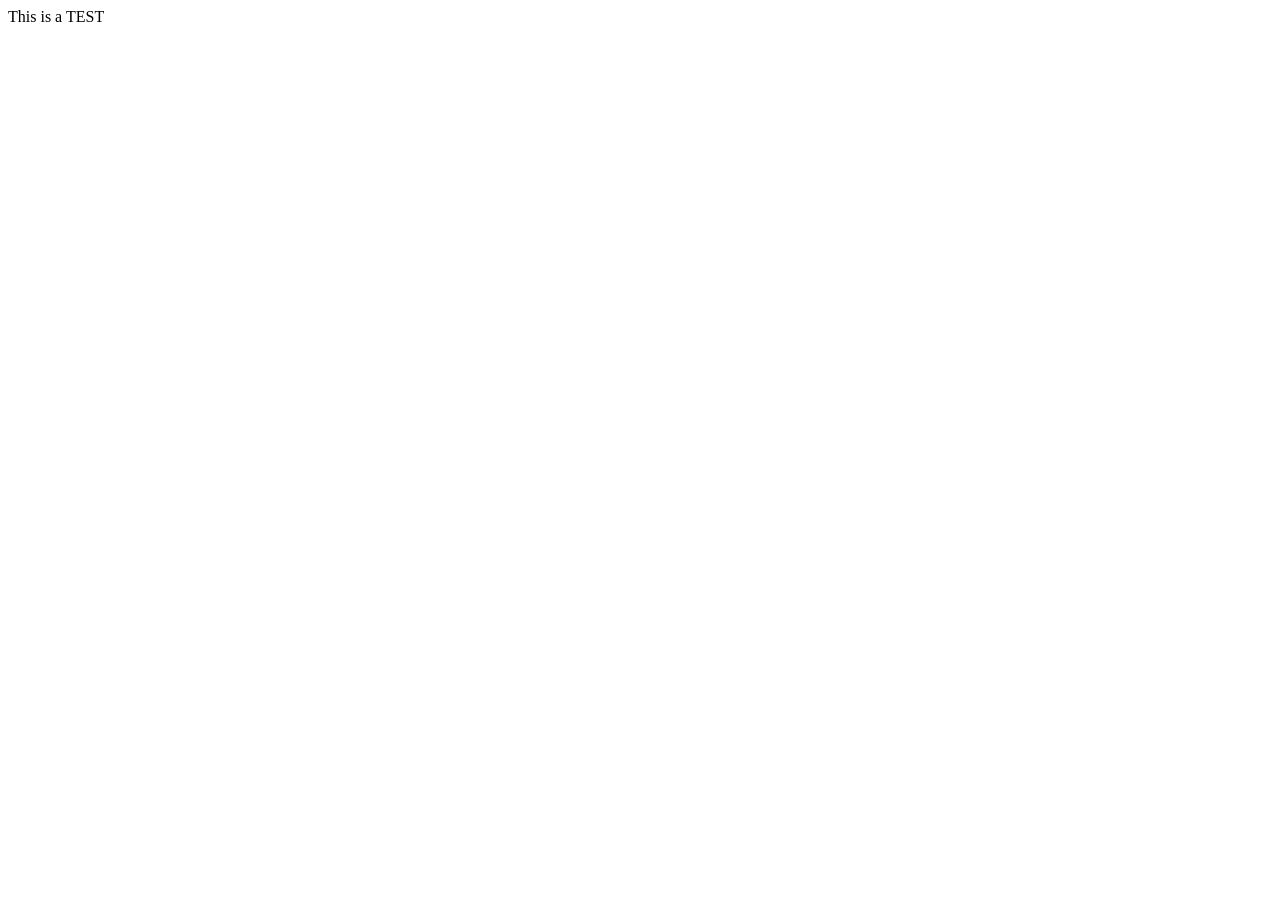
==== index.html @ ba84cbb9 "Added style.css" ====
<!DOCTYPE html>
<html lang="en">
<head>
    <meta charset="UTF-8">
    <meta http-equiv="X-UA-Compatible" content="IE=edge">
    <meta name="viewport" content="width=device-width, initial-scale=1.0">
    <title>Brent Jude Espinosa | Personal Portfolio</title>

    <!-- Portfolio's Script and CSS -->
    <link rel="stylesheets" href="style.css">
</head>
<body>
    <header>

    </header>
    <section class="hero-section">
        <div class="">
            This is a TEST
        </div>
    </section>
</body>
</html>
---- style.css ----
/*

Brent's Portfolio CSS Styles
2021


*/

html, body {
    margin: 0;
    padding: 0;
}

header {

}

.hero-section {
    width: 100vw;
    height: 30vw;
    background: #2c2b2b
}
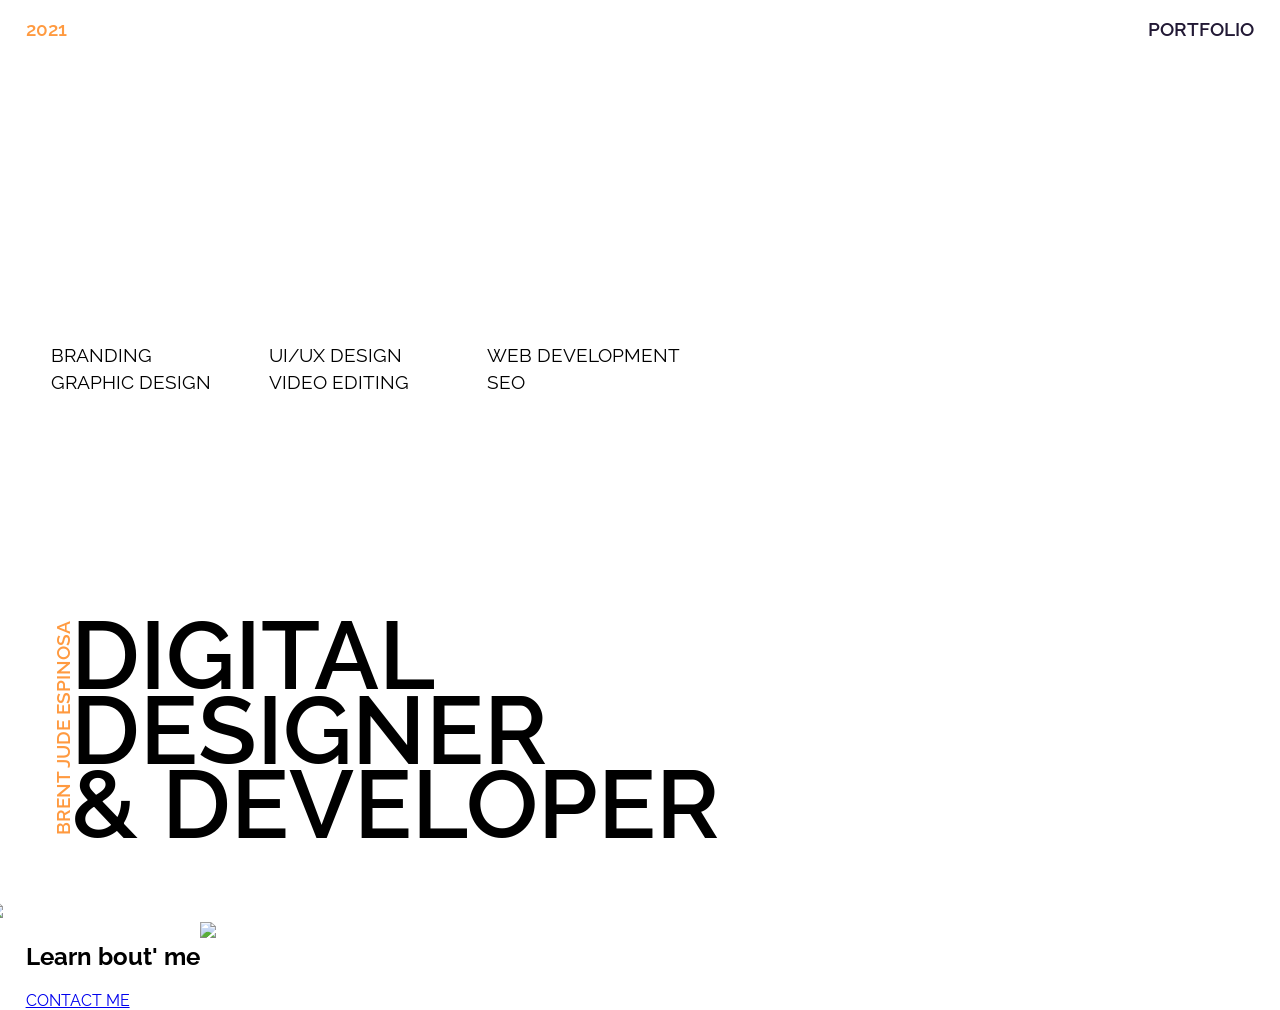
==== commit 7e79f884: "Added hero section with design and about me" ====
--- a/index.html
+++ b/index.html
@@ -7,16 +7,58 @@
     <title>Brent Jude Espinosa | Personal Portfolio</title>
 
     <!-- Portfolio's Script and CSS -->
-    <link rel="stylesheets" href="style.css">
+    <link rel="stylesheet" href="/css/style.css">
 </head>
 <body>
+
     <header>
+        <div class="text-accent weight-semi-bold">
+            2021
+        </div>
+        <div class="text-primary weight-semi-bold">
+            PORTFOLIO
+        </div>
+    </header>
 
-    </header>
     <section class="hero-section">
-        <div class="">
-            This is a TEST
+        <div class="hero-section--left">
+            <img src="https://res.cloudinary.com/didnrexct/image/upload/v1625380119/brent%20jude%20espinosa.png" />
+            <h2>Hi, I'm Brent.</h2>
+        </div>
+        <div class="hero-section--right">
+            <div class="skills">
+                <ul>
+                    <li>BRANDING</li>
+                    <li>UI/UX DESIGN</li>
+                    <li>WEB DEVELOPMENT</li>
+                    <li>GRAPHIC DESIGN</li>
+                    <li>VIDEO EDITING</li>
+                    <li>SEO</li>
+                </ul>
+            </div>
+            <div class="hello">
+                <h1>DIGITAL <br>DESIGNER<br> & DEVELOPER</h1>
+            </div>
         </div>
     </section>
+
+    <section class="about">
+        <div class="about--left">
+            <h2>Learn bout' me</h2>
+            <div class="arrow-line">
+
+            </div>
+
+            <a href="#">CONTACT ME</a>
+            <div class="arrow-southeast"></div>
+        </div>
+        <div class="about--right">
+            <img src="https://res.cloudinary.com/didnrexct/image/upload/v1625387892/graphic%20noise.png" />
+            <p>
+
+            </p>
+        </div>
+    </section>
+    
 </body>
 </html>
--- a/css/style.css
+++ b/css/style.css
@@ -0,0 +1,120 @@
+/* FONT */
+@import url("https://fonts.googleapis.com/css2?family=Raleway:ital,wght@0,100;0,200;0,300;0,400;0,500;0,600;0,700;0,800;0,900;1,100;1,200;1,300;1,400;1,500;1,600;1,700;1,800;1,900&display=swap");
+/* COLORS */
+/* FONT */
+/* COMMON CSS */
+.weight-bold {
+  font-weight: 700;
+}
+
+.weight-semi-bold {
+  font-weight: 600;
+}
+
+.weight-medium {
+  font-weight: 500;
+}
+
+.text-primary {
+  color: #221935;
+}
+
+.text-accent {
+  color: #FF9A40;
+}
+
+/* -------------- BODY ---------------- */
+/* HERO SECTION */
+html, body {
+  margin: 0;
+  padding: 0 1vw;
+  font-family: "Raleway", sans-serif;
+}
+
+header {
+  padding-top: 2vh;
+  font-size: 1.5vw;
+  display: -webkit-box;
+  display: -ms-flexbox;
+  display: flex;
+  -webkit-box-pack: justify;
+      -ms-flex-pack: justify;
+          justify-content: space-between;
+}
+
+.hero-section {
+  height: 98vh;
+  width: 100%;
+  display: -webkit-box;
+  display: -ms-flexbox;
+  display: flex;
+}
+
+.hero-section--left {
+  position: relative;
+  -ms-flex-item-align: end;
+      align-self: flex-end;
+}
+
+.hero-section--left img {
+  margin-left: -3vw;
+  height: 90vh;
+}
+
+.hero-section--left h2 {
+  color: white;
+  font-size: 5vw;
+  font-weight: 600;
+  position: absolute;
+  bottom: 2vh;
+}
+
+.hero-section--right {
+  -ms-flex-item-align: end;
+      align-self: flex-end;
+  margin-left: 2vw;
+}
+
+.hero-section--right ul {
+  display: -ms-grid;
+  display: grid;
+  -ms-grid-columns: 1fr 1fr 1fr;
+      grid-template-columns: 1fr 1fr 1fr;
+  grid-gap: 5px;
+  list-style-type: none;
+  padding: 0;
+  margin: 0;
+  margin-bottom: 25vh;
+}
+
+.hero-section--right ul li {
+  font-size: 1.5vw;
+}
+
+.hero-section--right h1 {
+  position: relative;
+  line-height: 78.5%;
+  font-weight: 600;
+  font-size: 7.5vw;
+  left: 20px;
+}
+
+.hero-section--right h1::before {
+  content: "BRENT JUDE ESPINOSA";
+  color: #FF9A40;
+  position: absolute;
+  font-size: 1.5vw;
+  -webkit-transform: rotate(-90deg);
+          transform: rotate(-90deg);
+  left: -9vw;
+  bottom: 6vw;
+}
+
+/* ABOUT */
+.about {
+  width: 100%;
+  display: -webkit-box;
+  display: -ms-flexbox;
+  display: flex;
+}
+/*# sourceMappingURL=style.css.map */
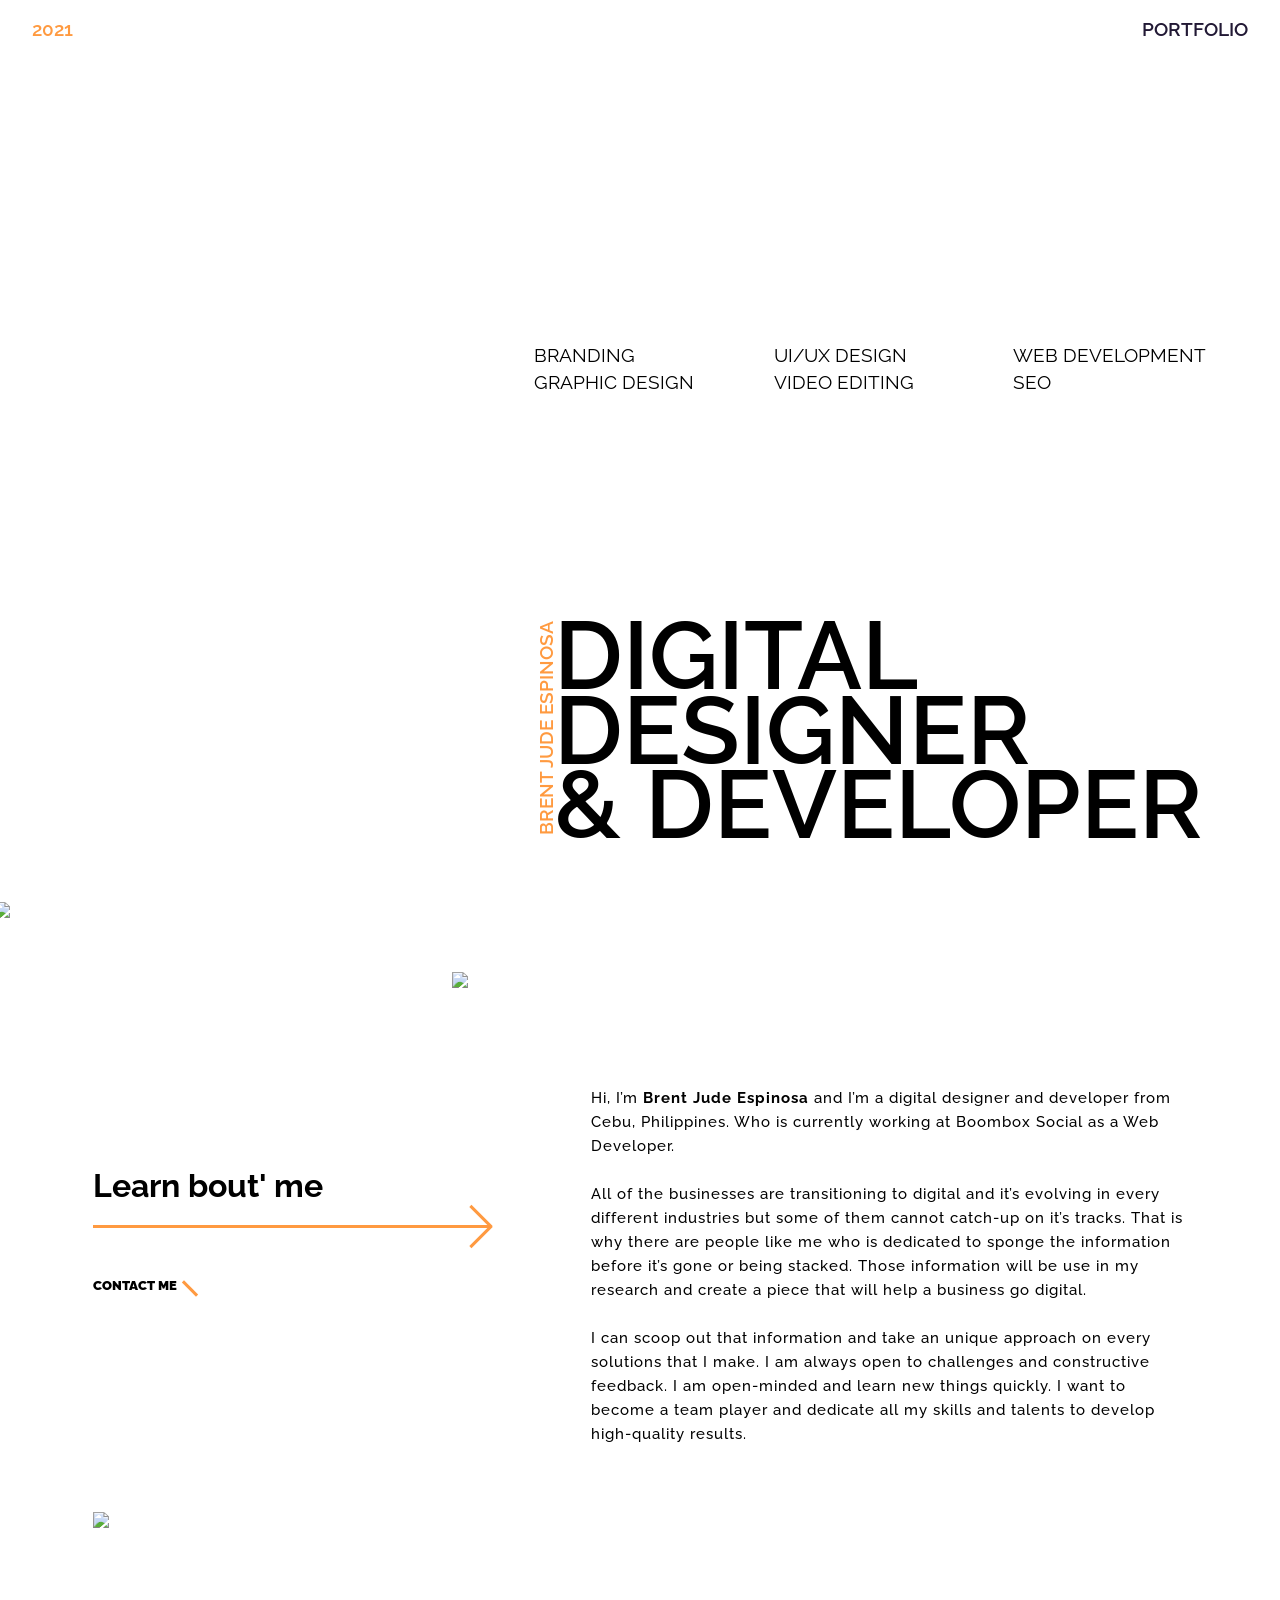
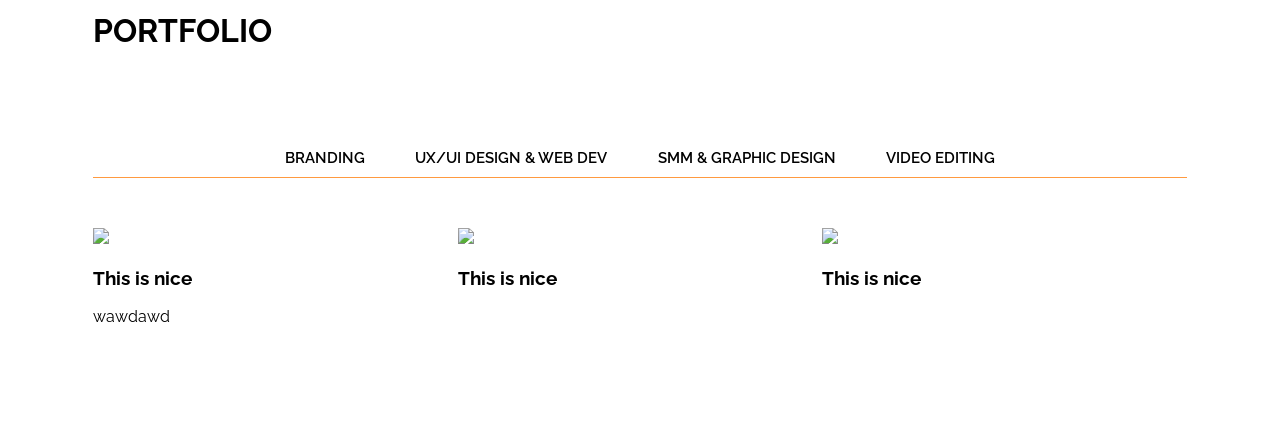
==== commit ece5fb06: "Done on about me and added portfolio section" ====
--- a/index.html
+++ b/index.html
@@ -8,6 +8,8 @@
 
     <!-- Portfolio's Script and CSS -->
     <link rel="stylesheet" href="/css/style.css">
+    <link rel="stylesheet" href="https://cdnjs.cloudflare.com/ajax/libs/fancybox/3.5.7/jquery.fancybox.min.css">
+
 </head>
 <body>
 
@@ -44,21 +46,81 @@
 
     <section class="about">
         <div class="about--left">
-            <h2>Learn bout' me</h2>
-            <div class="arrow-line">
+            <div>
+                <h2>Learn bout' me</h2>
+                <div class="arrow-line">
+    
+                </div>
+    
+                <a href="#" class="weight-black">CONTACT ME
+                    <div class="arrow-southeast">
+                    </div>
+                </a>
+
+            </div>
+        </div>
+        <div class="about--right">
+            <img src="https://res.cloudinary.com/didnrexct/image/upload/v1625387892/graphic%20noise.png" />
+            <p class="weight-medium">
+                Hi, I’m <strong>Brent Jude Espinosa</strong> and I’m a digital designer and developer from Cebu, Philippines. Who is currently working at Boombox Social as a Web Developer.
+                <br><br>
+                All of the businesses are transitioning to digital
+                and it’s evolving in every different industries but some of them cannot catch-up on it’s tracks. That is why there are people like me who is dedicated to sponge the information before it’s gone or being stacked. Those information will be use in my research and create a piece that will help a business go digital. 
+                <br><br>
+
+                I can scoop out that information and take an unique approach on every solutions that I make. I am always open to challenges and constructive feedback. I am open-minded and learn new things quickly. I want to become a team player and dedicate all my skills and talents to develop high-quality results.
+            </p>
+        </div>
+    </section>
+
+    <section class="portfolio">
+        <div class="portfolio--title">
+            <img src="https://res.cloudinary.com/didnrexct/image/upload/v1625407817/graphic-noise-2.png" />
+            <h2>PORTFOLIO</h2>
+        </div>
+        <div class="portfolio--nav">
+            <label><input type="checkbox" value=".red" /> <span>BRANDING</span></label>
+            <label><input type="checkbox" value=".green" /> <span>UX/UI DESIGN & WEB DEV</span></label>
+            <label><input type="checkbox" value=".blue" /> <span>SMM & GRAPHIC DESIGN</span></label>
+            <label><input type="checkbox" value=".orange" /> <span>VIDEO EDITING</span></label>              
+        </div>
+        <div class="portfolio--grid" id="container">
+
+            <div class="grid-item red" href="https://mlphk4uvzea0.i.optimole.com/Z4sqg_c-XvlwNEcP/w:auto/h:auto/q:auto/https://boombox.social/wp-content/uploads/2021/06/Ambiance.jpg" data-fancybox="image">
+
+                <img src="https://res.cloudinary.com/didnrexct/image/upload/v1625416179/branding-superblock.png " />
+                <h3>This is nice</h3>
 
             </div>
 
-            <a href="#">CONTACT ME</a>
-            <div class="arrow-southeast"></div>
-        </div>
-        <div class="about--right">
-            <img src="https://res.cloudinary.com/didnrexct/image/upload/v1625387892/graphic%20noise.png" />
-            <p>
+            <div class="grid-item red" href="https://mlphk4uvzea0.i.optimole.com/Z4sqg_c-XvlwNEcP/w:auto/h:auto/q:auto/https://boombox.social/wp-content/uploads/2021/06/Ambiance.jpg" data-fancybox="image">
 
-            </p>
+                <img src="https://res.cloudinary.com/didnrexct/image/upload/v1625416180/branding-dcd.png" />
+                <h3>This is nice</h3>
+
+            </div>
+
+            <div class="grid-item red" href="https://mlphk4uvzea0.i.optimole.com/Z4sqg_c-XvlwNEcP/w:auto/h:auto/q:auto/https://boombox.social/wp-content/uploads/2021/06/Ambiance.jpg" data-fancybox="image">
+
+                <img src="https://res.cloudinary.com/didnrexct/image/upload/v1625416411/branding-kahidlaw.png" />
+                <h3>This is nice</h3>
+
+            </div>
+
+
+            <div class="grid-item blue">
+                wawdawd
+            </div>
         </div>
     </section>
     
 </body>
+
+<!-- Scripts -->
+<script src="https://cdnjs.cloudflare.com/ajax/libs/jquery/3.6.0/jquery.min.js"></script>
+<script src="https://unpkg.com/isotope-layout@3/dist/isotope.pkgd.min.js"></script>
+<script src="https://cdnjs.cloudflare.com/ajax/libs/fancybox/3.5.7/jquery.fancybox.min.js"></script>
+
+<script src="/js/script.js"></script>
+
 </html>
--- a/css/style.css
+++ b/css/style.css
@@ -3,6 +3,14 @@
 /* COLORS */
 /* FONT */
 /* COMMON CSS */
+.weight-black {
+  font-weight: 900;
+}
+
+.weight-extra-bold {
+  font-weight: 800;
+}
+
 .weight-bold {
   font-weight: 700;
 }
@@ -26,9 +34,30 @@
 /* -------------- BODY ---------------- */
 /* HERO SECTION */
 html, body {
-  margin: 0;
-  padding: 0 1vw;
+  margin: 0 auto;
+  width: 95vw;
   font-family: "Raleway", sans-serif;
+}
+
+/*SCROLL BAR */
+/* width */
+::-webkit-scrollbar {
+  width: 10px;
+}
+
+/* Track */
+::-webkit-scrollbar-track {
+  background: #f1f1f1;
+}
+
+/* Handle */
+::-webkit-scrollbar-thumb {
+  background: #888;
+}
+
+/* Handle on hover */
+::-webkit-scrollbar-thumb:hover {
+  background: #555;
 }
 
 header {
@@ -51,6 +80,7 @@
 }
 
 .hero-section--left {
+  width: 40vw;
   position: relative;
   -ms-flex-item-align: end;
       align-self: flex-end;
@@ -58,7 +88,7 @@
 
 .hero-section--left img {
   margin-left: -3vw;
-  height: 90vh;
+  height: 47vw;
 }
 
 .hero-section--left h2 {
@@ -70,6 +100,7 @@
 }
 
 .hero-section--right {
+  width: 60vw;
   -ms-flex-item-align: end;
       align-self: flex-end;
   margin-left: 2vw;
@@ -112,9 +143,194 @@
 
 /* ABOUT */
 .about {
+  width: 90%;
+  margin: 0 auto;
+  display: -webkit-box;
+  display: -ms-flexbox;
+  display: flex;
+}
+
+.about--left {
+  width: 40%;
+  display: -webkit-box;
+  display: -ms-flexbox;
+  display: flex;
+  -webkit-box-orient: vertical;
+  -webkit-box-direction: normal;
+      -ms-flex-direction: column;
+          flex-direction: column;
+  -webkit-box-pack: center;
+      -ms-flex-pack: center;
+          justify-content: center;
+}
+
+.about--left h2 {
+  font-size: 2.5vw;
+}
+
+.about--left .arrow-line {
+  position: relative;
+  height: 3px;
   width: 100%;
-  display: -webkit-box;
-  display: -ms-flexbox;
-  display: flex;
+  background: #FF9A40;
+  margin-top: -5px;
+}
+
+.about--left .arrow-line::before {
+  content: "";
+  position: absolute;
+  height: 3px;
+  width: 30px;
+  right: -5px;
+  top: -10px;
+  -webkit-transform: rotate(45deg);
+          transform: rotate(45deg);
+  background: #FF9A40;
+}
+
+.about--left .arrow-line::after {
+  content: "";
+  position: absolute;
+  height: 3px;
+  width: 30px;
+  right: -5px;
+  bottom: -10px;
+  -webkit-transform: rotate(-45deg);
+          transform: rotate(-45deg);
+  background: #FF9A40;
+}
+
+.about--left a {
+  font-size: 1vw;
+  display: inline-block;
+  margin-top: 50px;
+  text-decoration: none;
+  color: black;
+}
+
+.about--left .arrow-southeast {
+  position: relative;
+  display: inline-block;
+  height: 3px;
+  width: 20px;
+  background: #FF9A40;
+  -webkit-transform: rotate(45deg);
+          transform: rotate(45deg);
+}
+
+.about--left .arrow-southeast::before {
+  position: absolute;
+  height: 3px;
+  width: 10px;
+  background: #FF9A40;
+  right: 0;
+  -webkit-transform: rotate(45deg);
+          transform: rotate(45deg);
+}
+
+.about--right {
+  position: relative;
+  width: 60%;
+  font-size: 1.2vw;
+  letter-spacing: 1px;
+  line-height: 156.5%;
+  padding: 100px 0;
+  padding-left: 100px;
+}
+
+.about--right p {
+  position: inherit;
+  display: block;
+  top: 50px;
+  z-index: 1;
+}
+
+.about--right img {
+  position: absolute;
+  width: 20vw;
+  top: 50px;
+  left: -3vw;
+  z-index: 0;
+}
+
+/* PORTFOLIO */
+.portfolio {
+  width: 90%;
+  margin: 100px auto;
+}
+
+.portfolio--title {
+  position: relative;
+}
+
+.portfolio--title h2 {
+  position: relative;
+  font-size: 2.5vw;
+  z-index: 1;
+}
+
+.portfolio--title img {
+  position: absolute;
+  top: -100px;
+  z-index: 0;
+}
+
+.portfolio--nav {
+  margin-top: 100px;
+  display: -webkit-box;
+  display: -ms-flexbox;
+  display: flex;
+  -webkit-box-pack: justify;
+      -ms-flex-pack: justify;
+          justify-content: space-between;
+  padding: 0 15vw;
+  padding-bottom: 10px;
+  border-bottom: 1px solid #FF9A40;
+}
+
+.portfolio--nav label {
+  font-weight: 600;
+  font-size: 1.2vw;
+  cursor: pointer;
+}
+
+.portfolio--nav input {
+  display: none;
+}
+
+.portfolio--nav span:hover {
+  color: #747474;
+}
+
+.portfolio--nav span {
+  -webkit-transition: 0.2s ease-in-out;
+  transition: 0.2s ease-in-out;
+}
+
+.portfolio--nav :checked + span {
+  color: #FF9A40;
+}
+
+.portfolio--grid {
+  width: 100%;
+  margin-top: 50px;
+  display: -webkit-box;
+  display: -ms-flexbox;
+  display: flex;
+  -ms-flex-wrap: wrap;
+      flex-wrap: wrap;
+  -ms-flex-line-pack: justify;
+      align-content: space-between;
+}
+
+.portfolio--grid .grid-item {
+  -webkit-box-flex: 1;
+      -ms-flex-positive: 1;
+          flex-grow: 1;
+  width: 30%;
+}
+
+.portfolio--grid .grid-item img {
+  width: 100%;
 }
 /*# sourceMappingURL=style.css.map */
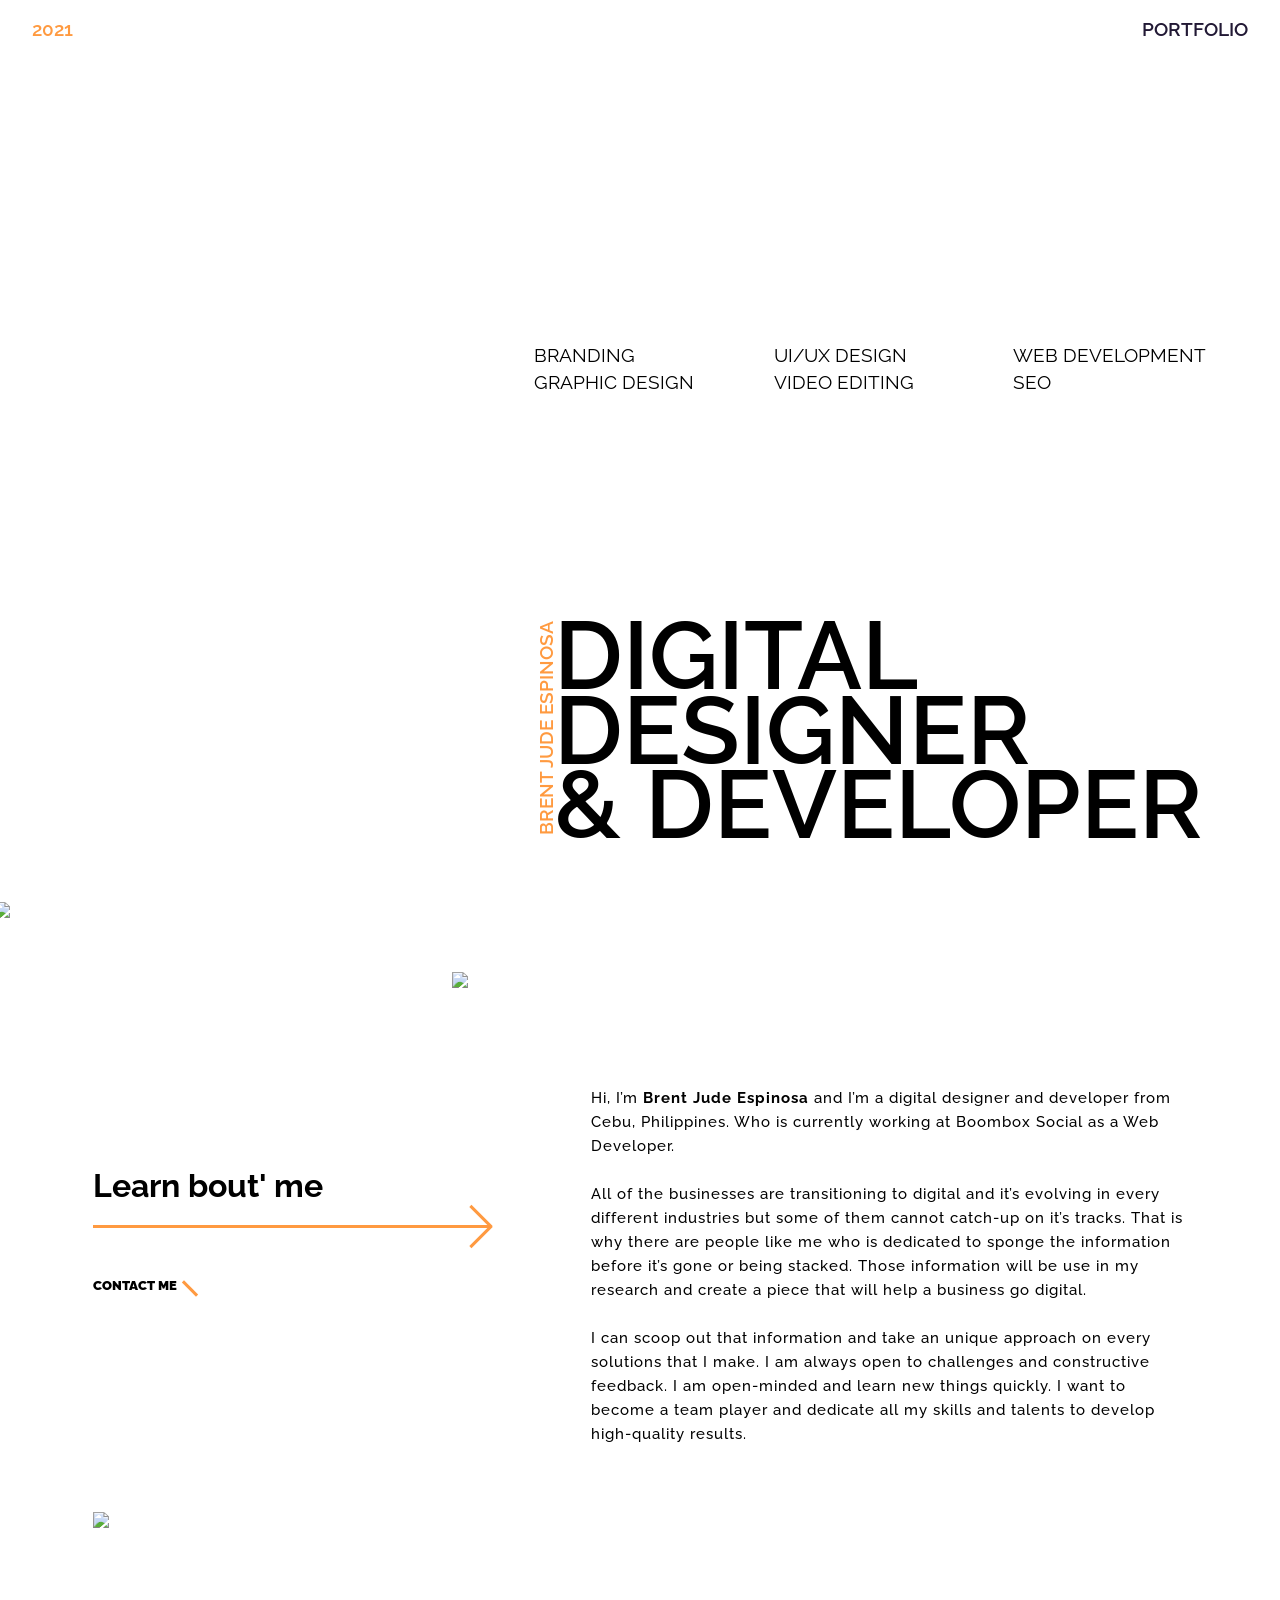
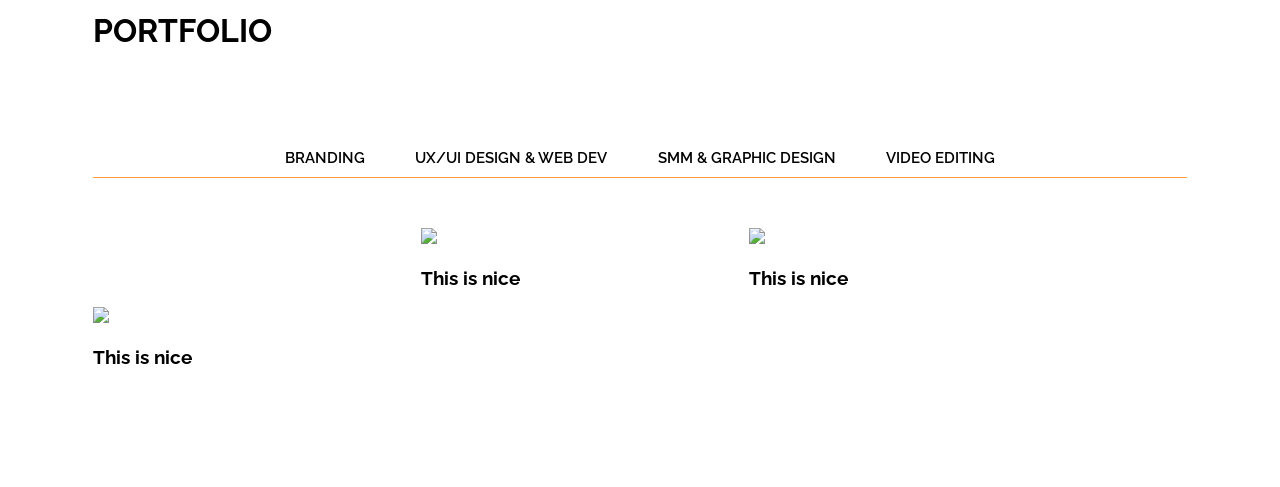
==== commit a3a23b8b: "added masonry gutter on portfolio" ====
--- a/index.html
+++ b/index.html
@@ -79,38 +79,36 @@
             <h2>PORTFOLIO</h2>
         </div>
         <div class="portfolio--nav">
-            <label><input type="checkbox" value=".red" /> <span>BRANDING</span></label>
-            <label><input type="checkbox" value=".green" /> <span>UX/UI DESIGN & WEB DEV</span></label>
-            <label><input type="checkbox" value=".blue" /> <span>SMM & GRAPHIC DESIGN</span></label>
-            <label><input type="checkbox" value=".orange" /> <span>VIDEO EDITING</span></label>              
+            <label><input type="checkbox" value=".brand" /> <span>BRANDING</span></label>
+            <label><input type="checkbox" value=".web" /> <span>UX/UI DESIGN & WEB DEV</span></label>
+            <label><input type="checkbox" value=".design" /> <span>SMM & GRAPHIC DESIGN</span></label>
+            <label><input type="checkbox" value=".video" /> <span>VIDEO EDITING</span></label>              
         </div>
         <div class="portfolio--grid" id="container">
 
-            <div class="grid-item red" href="https://mlphk4uvzea0.i.optimole.com/Z4sqg_c-XvlwNEcP/w:auto/h:auto/q:auto/https://boombox.social/wp-content/uploads/2021/06/Ambiance.jpg" data-fancybox="image">
+            <div class="grid-sizer"></div>
+
+            <div class="grid-item brand" href="https://mlphk4uvzea0.i.optimole.com/Z4sqg_c-XvlwNEcP/w:auto/h:auto/q:auto/https://boombox.social/wp-content/uploads/2021/06/Ambiance.jpg" data-fancybox="image">
 
                 <img src="https://res.cloudinary.com/didnrexct/image/upload/v1625416179/branding-superblock.png " />
                 <h3>This is nice</h3>
 
             </div>
 
-            <div class="grid-item red" href="https://mlphk4uvzea0.i.optimole.com/Z4sqg_c-XvlwNEcP/w:auto/h:auto/q:auto/https://boombox.social/wp-content/uploads/2021/06/Ambiance.jpg" data-fancybox="image">
+            <div class="grid-item brand" href="https://mlphk4uvzea0.i.optimole.com/Z4sqg_c-XvlwNEcP/w:auto/h:auto/q:auto/https://boombox.social/wp-content/uploads/2021/06/Ambiance.jpg" data-fancybox="image">
 
                 <img src="https://res.cloudinary.com/didnrexct/image/upload/v1625416180/branding-dcd.png" />
                 <h3>This is nice</h3>
 
             </div>
 
-            <div class="grid-item red" href="https://mlphk4uvzea0.i.optimole.com/Z4sqg_c-XvlwNEcP/w:auto/h:auto/q:auto/https://boombox.social/wp-content/uploads/2021/06/Ambiance.jpg" data-fancybox="image">
+            <div class="grid-item brand" href="https://mlphk4uvzea0.i.optimole.com/Z4sqg_c-XvlwNEcP/w:auto/h:auto/q:auto/https://boombox.social/wp-content/uploads/2021/06/Ambiance.jpg" data-fancybox="image">
 
                 <img src="https://res.cloudinary.com/didnrexct/image/upload/v1625416411/branding-kahidlaw.png" />
                 <h3>This is nice</h3>
 
             </div>
 
-
-            <div class="grid-item blue">
-                wawdawd
-            </div>
         </div>
     </section>
     
--- a/css/style.css
+++ b/css/style.css
@@ -323,10 +323,8 @@
       align-content: space-between;
 }
 
-.portfolio--grid .grid-item {
-  -webkit-box-flex: 1;
-      -ms-flex-positive: 1;
-          flex-grow: 1;
+.portfolio--grid .grid-item,
+.portfolio--grid .grid-sizer {
   width: 30%;
 }
 
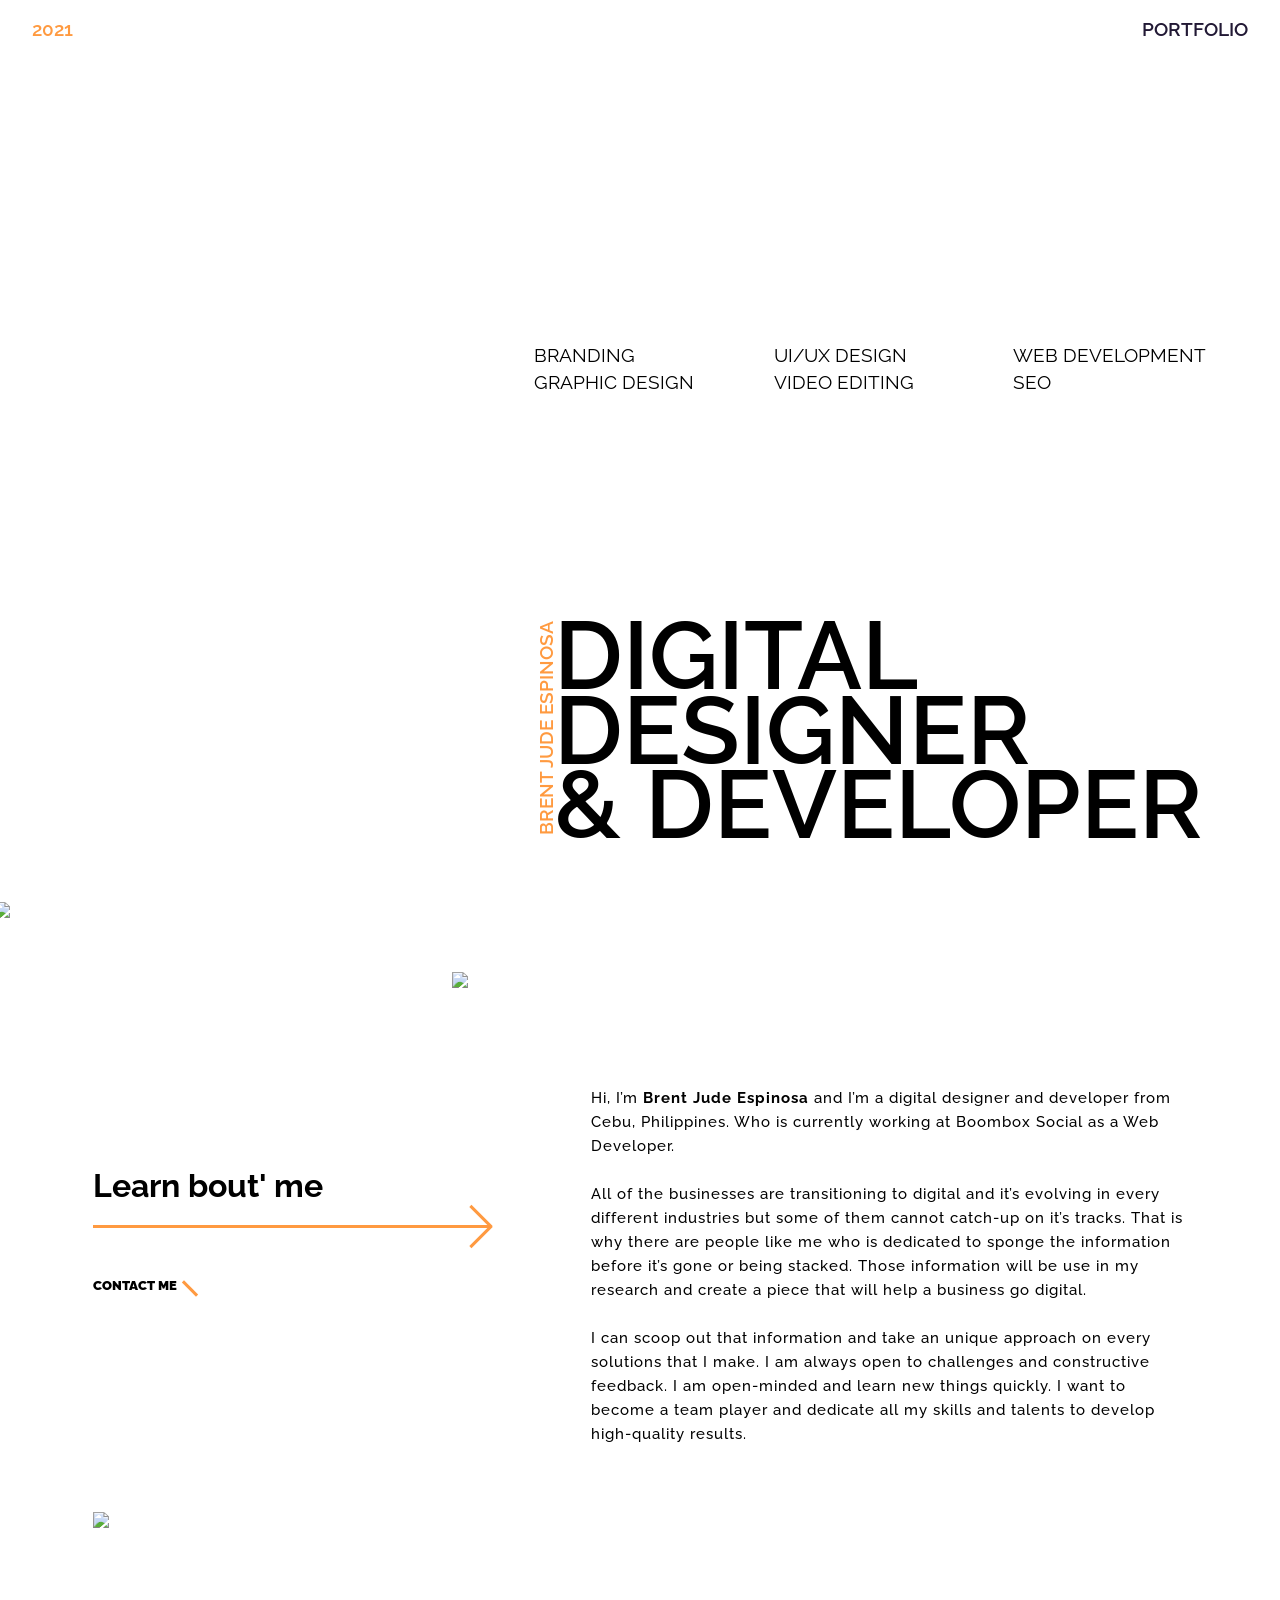
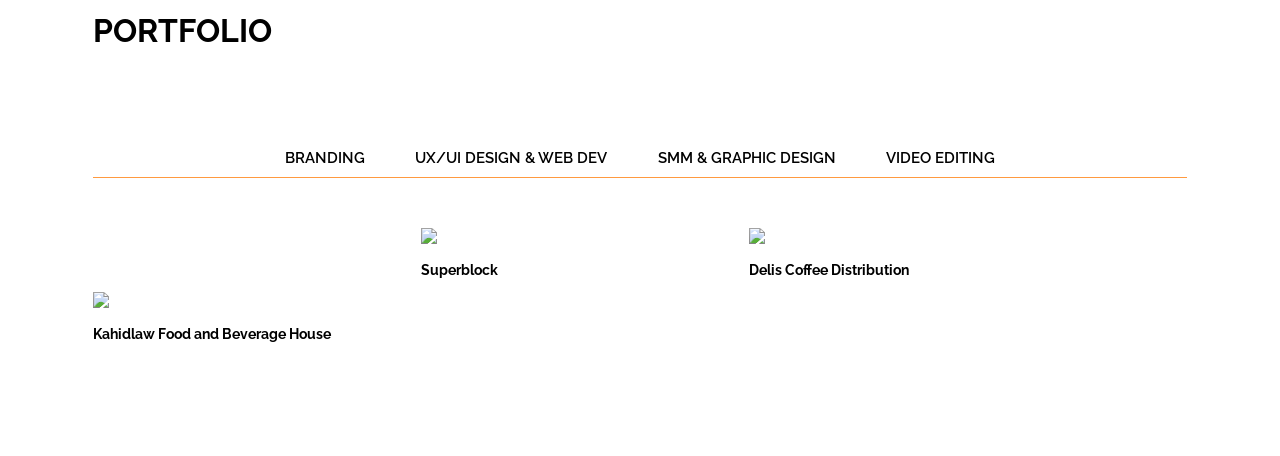
==== commit 371c217a: "corrected the first brand grids" ====
--- a/index.html
+++ b/index.html
@@ -88,24 +88,24 @@
 
             <div class="grid-sizer"></div>
 
-            <div class="grid-item brand" href="https://mlphk4uvzea0.i.optimole.com/Z4sqg_c-XvlwNEcP/w:auto/h:auto/q:auto/https://boombox.social/wp-content/uploads/2021/06/Ambiance.jpg" data-fancybox="image">
+            <div class="grid-item brand" href="https://res.cloudinary.com/didnrexct/image/upload/v1625416179/branding-superblock.png" data-fancybox="image">
 
                 <img src="https://res.cloudinary.com/didnrexct/image/upload/v1625416179/branding-superblock.png " />
-                <h3>This is nice</h3>
+                <h3>Superblock</h3>
 
             </div>
 
-            <div class="grid-item brand" href="https://mlphk4uvzea0.i.optimole.com/Z4sqg_c-XvlwNEcP/w:auto/h:auto/q:auto/https://boombox.social/wp-content/uploads/2021/06/Ambiance.jpg" data-fancybox="image">
+            <div class="grid-item brand" href="https://res.cloudinary.com/didnrexct/image/upload/v1625416180/branding-dcd.png" data-fancybox="image">
 
                 <img src="https://res.cloudinary.com/didnrexct/image/upload/v1625416180/branding-dcd.png" />
-                <h3>This is nice</h3>
+                <h3>Delis Coffee Distribution</h3>
 
             </div>
 
-            <div class="grid-item brand" href="https://mlphk4uvzea0.i.optimole.com/Z4sqg_c-XvlwNEcP/w:auto/h:auto/q:auto/https://boombox.social/wp-content/uploads/2021/06/Ambiance.jpg" data-fancybox="image">
+            <div class="grid-item brand" href="https://res.cloudinary.com/didnrexct/image/upload/v1625416411/branding-kahidlaw.png" data-fancybox="image">
 
                 <img src="https://res.cloudinary.com/didnrexct/image/upload/v1625416411/branding-kahidlaw.png" />
-                <h3>This is nice</h3>
+                <h3>Kahidlaw Food and Beverage House</h3>
 
             </div>
 
--- a/css/style.css
+++ b/css/style.css
@@ -331,4 +331,8 @@
 .portfolio--grid .grid-item img {
   width: 100%;
 }
+
+.portfolio--grid .grid-item h3 {
+  font-size: 1.1vw;
+}
 /*# sourceMappingURL=style.css.map */
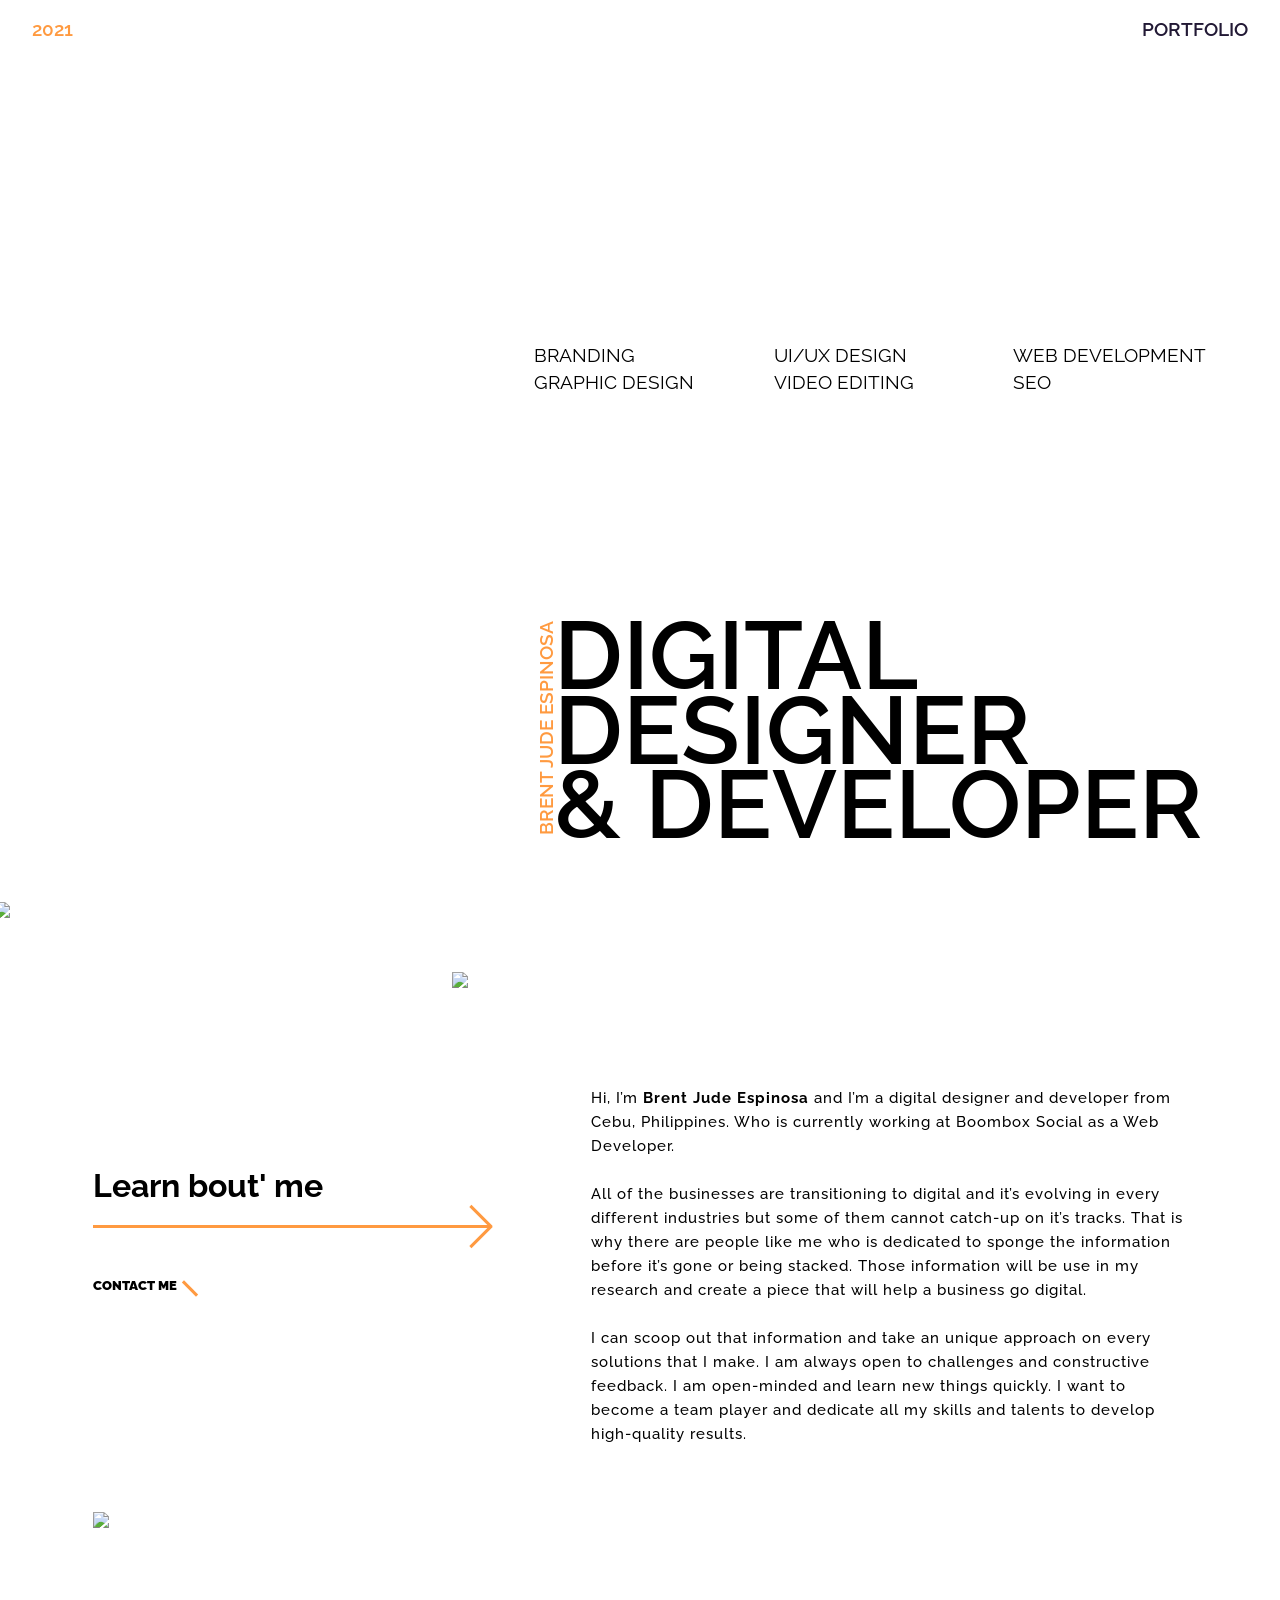
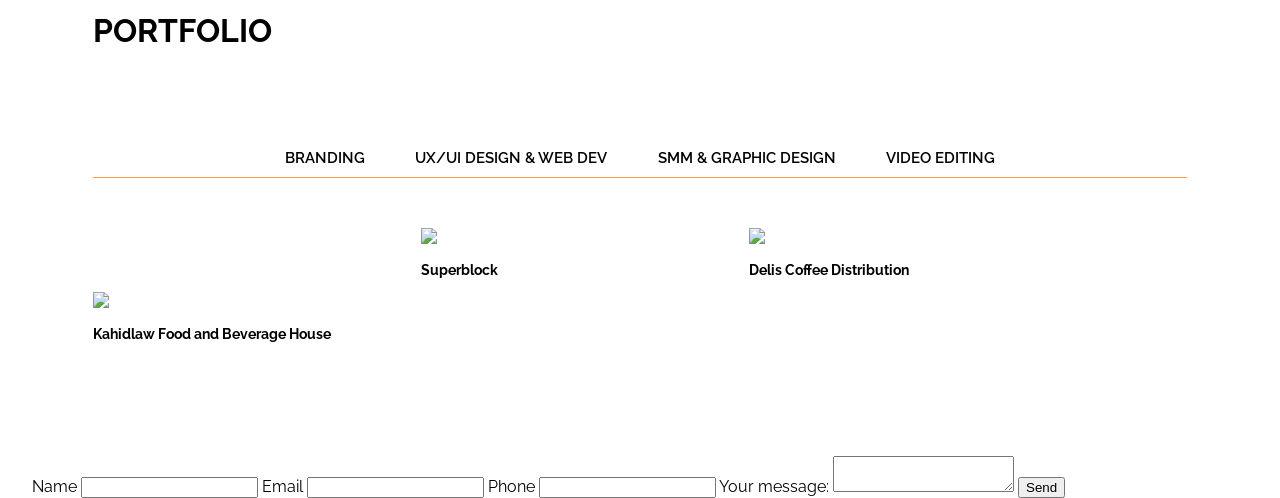
==== commit 9d1d548e: "Added contact form from Fromspree.io" ====
--- a/index.html
+++ b/index.html
@@ -111,6 +111,37 @@
 
         </div>
     </section>
+
+    <section class="contact">
+        <div class="contact--title"></div>
+        <div class="contact--form">
+            <form action="https://formspree.io/f/mgerzdlg" method="POST" >
+                <label>
+                    Name
+                    <input type="text" name="Name">
+                </label>
+                <label>
+                    Email
+                    <input type="email" name="_replyto">
+                </label>
+                <label>
+                    Phone
+                    <input type="text" name="Phone">
+                </label>
+                <label>
+                    Your message:
+                    <textarea name="message"></textarea>
+                </label>
+
+
+                <input type="submit" value="Send" />
+                </form>
+        </div>
+    </section>
+
+    <footer>
+
+    </footer>
     
 </body>
 
--- a/css/style.css
+++ b/css/style.css
@@ -328,6 +328,10 @@
   width: 30%;
 }
 
+.portfolio--grid .grid-item {
+  cursor: pointer;
+}
+
 .portfolio--grid .grid-item img {
   width: 100%;
 }
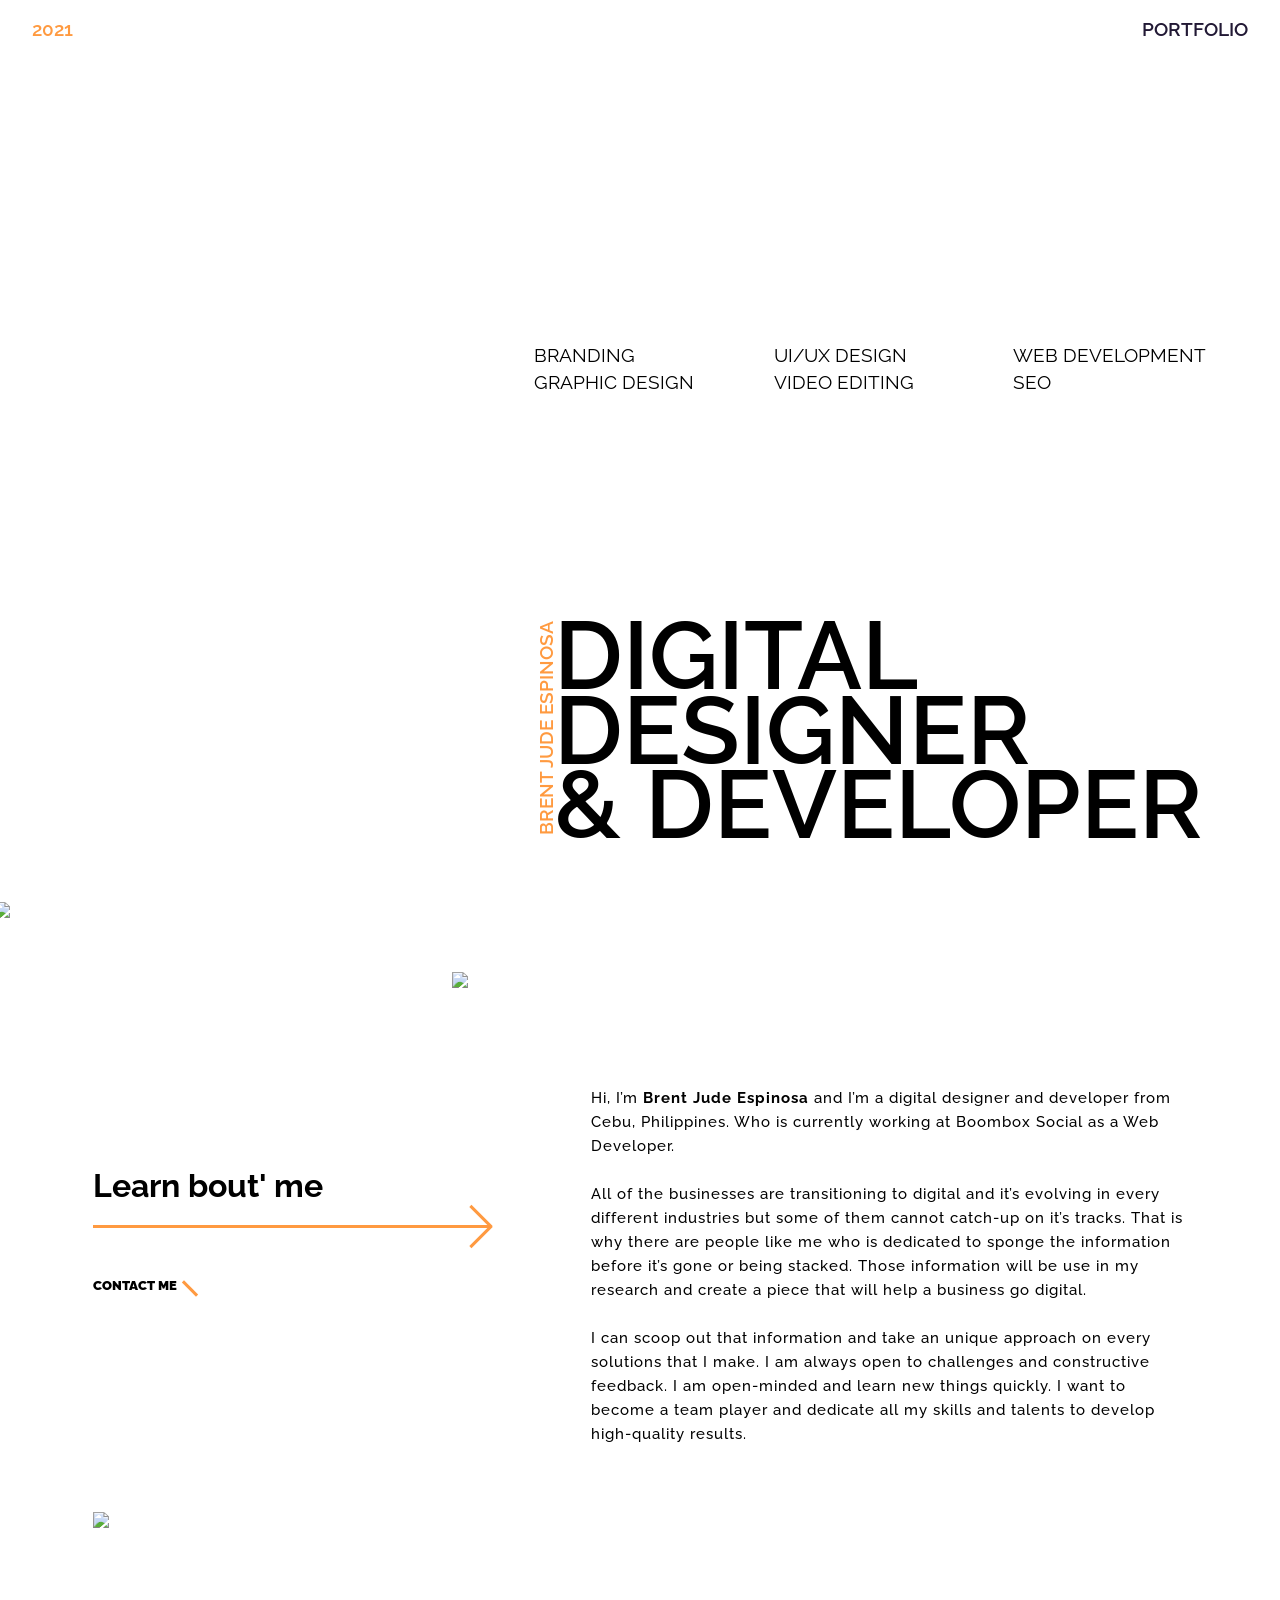
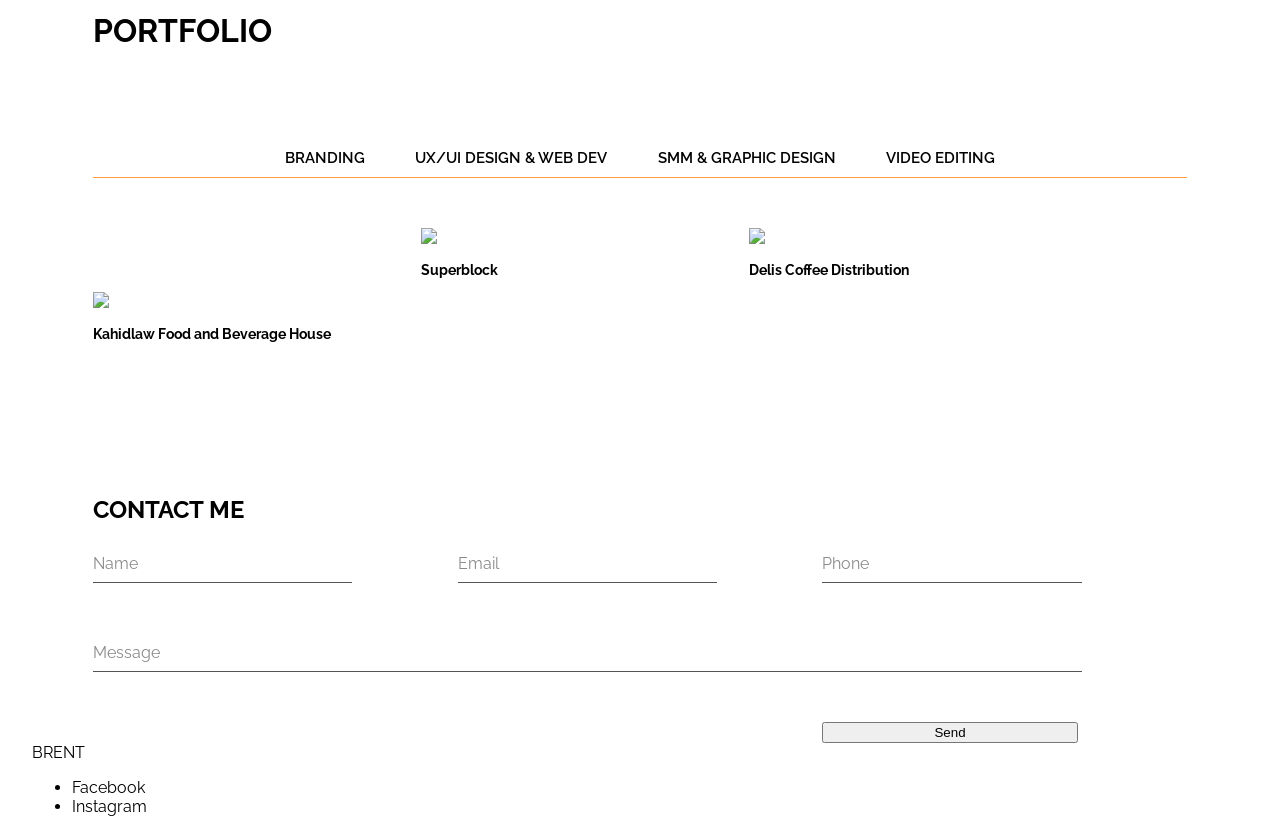
==== commit 264b0080: "added some design to the contact form" ====
--- a/index.html
+++ b/index.html
@@ -113,34 +113,46 @@
     </section>
 
     <section class="contact">
-        <div class="contact--title"></div>
+        <div class="contact--title">
+            <img src="" />
+            <h2>CONTACT ME</h2>
+        </div>
         <div class="contact--form">
             <form action="https://formspree.io/f/mgerzdlg" method="POST" >
-                <label>
-                    Name
-                    <input type="text" name="Name">
-                </label>
-                <label>
-                    Email
-                    <input type="email" name="_replyto">
-                </label>
-                <label>
-                    Phone
-                    <input type="text" name="Phone">
-                </label>
-                <label>
-                    Your message:
-                    <textarea name="message"></textarea>
-                </label>
+                
+                <div class="form-group">
+                    <input class="form-field js-input" type="text" name="Name" required>
+                    <label class="label" for="Name">Name</label>
+                </div>
 
+                <div class="form-group">
+                    <input class="form-field js-input" type="email" name="_replyto" required>
+                    <label class="label" for="Email">Email</label>
+                </div>
 
-                <input type="submit" value="Send" />
-                </form>
+                <div class="form-group">
+                    <input class="form-field js-input" type="text" name="Phone" required>
+                    <label class="label" for="Email">Phone</label>
+                </div>
+
+                <div class="form-group field-message">
+                    <input class="form-field js-input" type="text" name="Message" required>
+                    <label class="label" for="Email">Message</label>
+                </div>
+
+                <input class="submit-btn" type="submit" value="Send" />
+            </form>
         </div>
     </section>
 
     <footer>
-
+        <div class="portfolio-name">BRENT</div>
+        <div class="links">
+            <ul>
+                <li>Facebook</li>
+                <li>Instagram</li>
+            </ul>
+        </div>
     </footer>
     
 </body>
--- a/css/style.css
+++ b/css/style.css
@@ -339,4 +339,69 @@
 .portfolio--grid .grid-item h3 {
   font-size: 1.1vw;
 }
+
+/* CONTACT */
+.contact {
+  width: 90%;
+  margin: 0 auto;
+}
+
+.contact--form form {
+  display: -ms-grid;
+  display: grid;
+  -ms-grid-columns: 1fr 1fr 1fr;
+      grid-template-columns: 1fr 1fr 1fr;
+  row-gap: 50px;
+}
+
+.contact--form form .form-group {
+  position: relative;
+}
+
+.contact--form form .form-group .form-field {
+  display: block;
+  width: 70%;
+  height: 36px;
+  border-width: 0 0 1px 0;
+  border-color: black;
+  font-size: 18px;
+  line-height: 26px;
+  font-weight: 400;
+}
+
+.contact--form form .form-group .form-field:focus {
+  outline: none;
+}
+
+.contact--form form .form-group .form-field.not-empty + .label {
+  -webkit-transform: translateY(-24px);
+          transform: translateY(-24px);
+}
+
+.contact--form form .form-group .label {
+  position: absolute;
+  top: 10px;
+  -webkit-transition: 0.2s ease-in-out;
+  transition: 0.2s ease-in-out;
+  color: #8a8a8a;
+}
+
+.contact--form form .field-message {
+  -ms-grid-column: 1;
+  -ms-grid-column-span: 3;
+  grid-column: 1/4;
+}
+
+.contact--form form .field-message .form-field {
+  width: 90%;
+}
+
+.contact--form form .submit-btn {
+  cursor: pointer;
+  width: 70%;
+  -ms-grid-column: 3;
+  grid-column: 3;
+  -ms-grid-row: 3;
+  grid-row: 3;
+}
 /*# sourceMappingURL=style.css.map */
